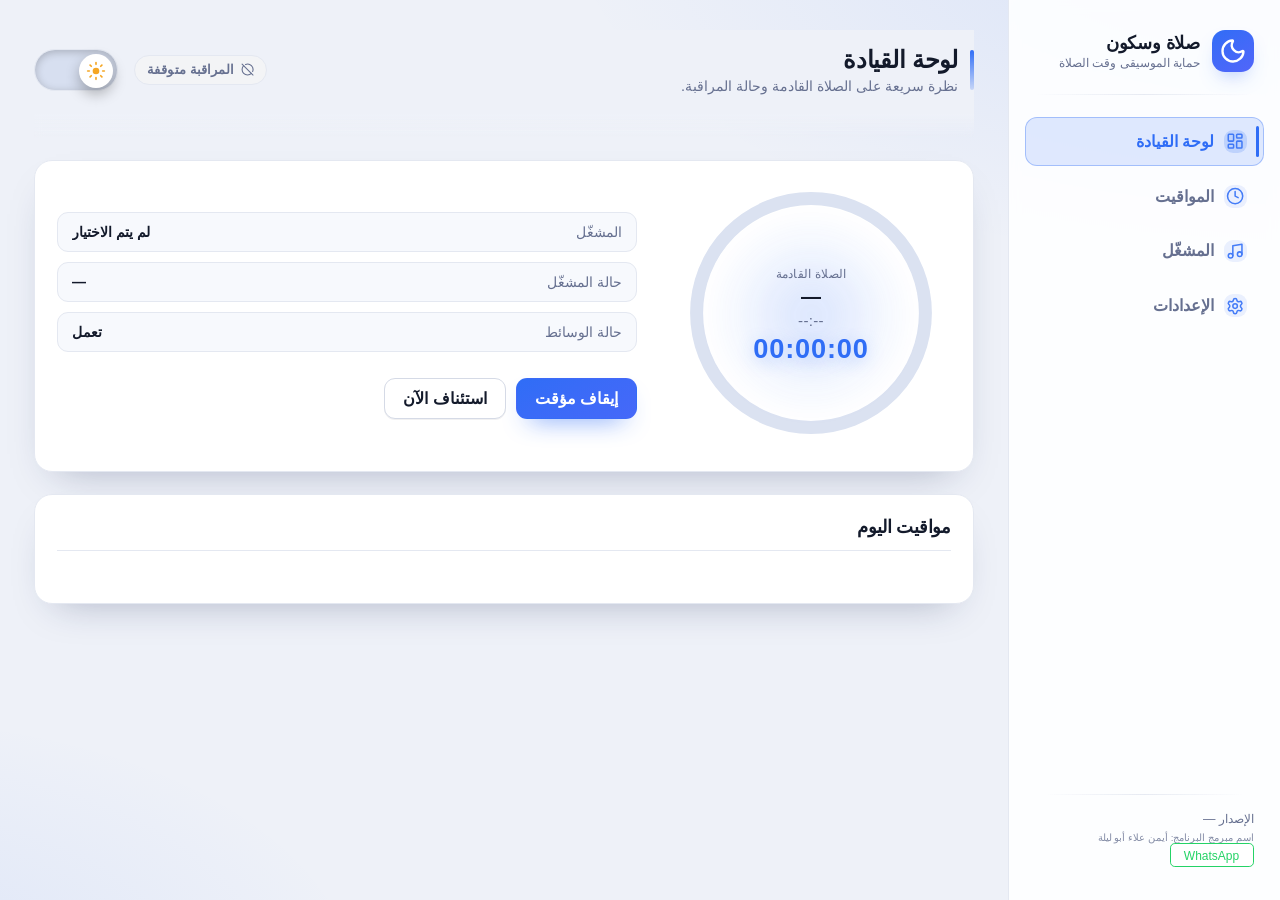
==== webview_app/frontend/index.html @ 9b11e090 "Initial public source of PrayerMusicGuard v1.2.7" ====
<!DOCTYPE html>
<html lang="ar" dir="rtl" data-theme="light">
<head>
  <meta charset="UTF-8" />
  <meta name="viewport" content="width=device-width, initial-scale=1.0" />
  <title>صلاة وسكون</title>
  <link rel="stylesheet" href="css/theme.css" />
  <link rel="stylesheet" href="css/components.css" />
  <link rel="stylesheet" href="css/layout.css" />
  <link rel="stylesheet" href="css/skins.css" />
  <style>
    .dropdown-wrapper { position: relative; flex: 1; min-width: 0; }
    .custom-dropdown { position: absolute; inset-inline-start: 0; inset-inline-end: 0; top: calc(100% + 6px); z-index: 1000; max-height: 320px; overflow: auto; background: var(--surface); border: 1px solid var(--border); border-radius: 12px; box-shadow: 0 10px 30px rgba(0,0,0,.12); padding: 6px; }
    .custom-dropdown.hidden { display: none; }
    .dropdown-item { padding: 8px 10px; border-radius: 8px; cursor: pointer; display: grid; grid-template-rows: auto auto; gap: 2px; color: var(--fg); }
    .dropdown-item:hover, .dropdown-item.is-active { background: var(--surface-alt); }
    .dropdown-item__name { font-weight: 600; font-size: 0.95rem; }
    .dropdown-item__path { font-size: 0.78rem; opacity: 0.7; white-space: nowrap; overflow: hidden; text-overflow: ellipsis; direction: ltr; }
    .dropdown-empty { padding: 12px; text-align: center; opacity: 0.7; font-size: 0.9rem; }
  </style>
</head>
<body>
  <div class="app">
    <aside class="sidebar">
      <div class="sidebar__brand">
        <span class="sidebar__logo"><svg class="icon" viewBox="0 0 24 24" fill="none" stroke="currentColor" stroke-width="2" stroke-linecap="round" stroke-linejoin="round" aria-hidden="true"><path d="M20.985 12.486a9 9 0 1 1-9.473-9.472c.405-.022.617.46.402.803a6 6 0 0 0 8.268 8.268c.344-.215.825-.004.803.401" /></svg></span>
        <div class="sidebar__meta">
          <p class="sidebar__name">صلاة وسكون</p>
          <p class="sidebar__tag">حماية الموسيقى وقت الصلاة</p>
        </div>
      </div>

      <div class="sidebar__divider" aria-hidden="true"></div>

      <nav class="nav" aria-label="التنقل">
        <button class="nav__item is-active" type="button" data-page="dashboard">
          <span class="nav__icon"><svg class="icon" viewBox="0 0 24 24" fill="none" stroke="currentColor" stroke-width="2" stroke-linecap="round" stroke-linejoin="round" aria-hidden="true"><rect width="7" height="9" x="3" y="3" rx="1" /><rect width="7" height="5" x="14" y="3" rx="1" /><rect width="7" height="9" x="14" y="12" rx="1" /><rect width="7" height="5" x="3" y="16" rx="1" /></svg></span><span class="nav__label">لوحة القيادة</span>
        </button>
        <button class="nav__item" type="button" data-page="times">
          <span class="nav__icon"><svg class="icon" viewBox="0 0 24 24" fill="none" stroke="currentColor" stroke-width="2" stroke-linecap="round" stroke-linejoin="round" aria-hidden="true"><path d="M12 6v6l4 2" /><circle cx="12" cy="12" r="10" /></svg></span><span class="nav__label">المواقيت</span>
        </button>
        <button class="nav__item" type="button" data-page="music">
          <span class="nav__icon"><svg class="icon" viewBox="0 0 24 24" fill="none" stroke="currentColor" stroke-width="2" stroke-linecap="round" stroke-linejoin="round" aria-hidden="true"><path d="M9 18V5l12-2v13" /><circle cx="6" cy="18" r="3" /><circle cx="18" cy="16" r="3" /></svg></span><span class="nav__label">المشغّل</span>
        </button>
        <button class="nav__item" type="button" data-page="settings">
          <span class="nav__icon"><svg class="icon" viewBox="0 0 24 24" fill="none" stroke="currentColor" stroke-width="2" stroke-linecap="round" stroke-linejoin="round" aria-hidden="true"><path d="M9.671 4.136a2.34 2.34 0 0 1 4.659 0 2.34 2.34 0 0 0 3.319 1.915 2.34 2.34 0 0 1 2.33 4.033 2.34 2.34 0 0 0 0 3.831 2.34 2.34 0 0 1-2.33 4.033 2.34 2.34 0 0 0-3.319 1.915 2.34 2.34 0 0 1-4.659 0 2.34 2.34 0 0 0-3.32-1.915 2.34 2.34 0 0 1-2.33-4.033 2.34 2.34 0 0 0 0-3.831A2.34 2.34 0 0 1 6.35 6.051a2.34 2.34 0 0 0 3.319-1.915" /><circle cx="12" cy="12" r="3" /></svg></span><span class="nav__label">الإعدادات</span>
        </button>
      </nav>

      <div class="sidebar__footer">
        <div class="sidebar__divider sidebar__divider--footer" aria-hidden="true"></div>
        <span>الإصدار <span id="app-version">—</span></span>
        <div style="margin-top:6px; font-size:0.8em; opacity:0.8;">اسم مبرمج البرنامج: أيمن علاء أبو ليلة</div>
        <a class="uv-wa" href="https://wa.me/201010101182" target="_blank" rel="noopener noreferrer" title="مراسلة المطور عبر واتساب" aria-label="مراسلة المطور عبر واتساب">
          <p>WhatsApp</p>
          <svg viewBox="0 0 24 24" aria-hidden="true">
            <path d="M17.472 14.382c-.297-.149-1.758-.867-2.03-.967-.273-.099-.471-.148-.67.15-.197.297-.767.966-.94 1.164-.173.199-.347.223-.644.075-.297-.15-1.255-.463-2.39-1.475-.883-.788-1.48-1.761-1.653-2.059-.173-.297-.018-.458.13-.606.134-.133.298-.347.446-.52.149-.174.198-.298.298-.497.099-.198.05-.371-.025-.52-.075-.149-.669-1.611-.916-2.207-.242-.579-.487-.5-.669-.51-.173-.008-.371-.01-.57-.01-.198 0-.52.074-.792.372-.272.297-1.04 1.016-1.04 2.479 0 1.462 1.065 2.875 1.213 3.074.149.198 2.096 3.2 5.077 4.487.709.306 1.263.489 1.694.625.712.227 1.36.195 1.872.118.571-.085 1.758-.719 2.006-1.413.248-.694.248-1.289.173-1.413-.074-.124-.272-.198-.57-.347m-5.421 7.403h-.004a9.87 9.87 0 01-5.031-1.378l-.361-.214-3.741.982.998-3.648-.235-.374a9.86 9.86 0 01-1.51-5.26c.001-5.45 4.436-9.884 9.888-9.884 2.64 0 5.122 1.03 6.988 2.898a9.825 9.825 0 012.893 6.994c-.003 5.45-4.437 9.884-9.885 9.884m8.413-18.297A11.815 11.815 0 0012.05 0C5.495 0 .16 5.335.157 11.892c0 2.096.547 4.142 1.588 5.945L.057 24l6.305-1.654a11.882 11.882 0 005.683 1.448h.005c6.554 0 11.89-5.335 11.893-11.893a11.821 11.821 0 00-3.48-8.413z"/>
          </svg>
        </a>
      </div>
    </aside>

    <main class="main">
      <header class="topbar">
        <div class="topbar__titles">
          <span class="topbar__accent" aria-hidden="true"></span>
          <h1 class="topbar__title" id="page-title">لوحة القيادة</h1>
          <p class="topbar__subtitle" id="page-subtitle">نظرة سريعة على الصلاة القادمة وحالة المراقبة.</p>
        </div>
        <div class="topbar__actions">
          <span class="chip chip--off" id="monitor-chip"><span class="chip__icon" aria-hidden="true"><svg class="icon" viewBox="0 0 24 24" fill="none" stroke="currentColor" stroke-width="2" stroke-linecap="round" stroke-linejoin="round"><path d="m2 2 20 20" /><path d="M8.35 2.69A10 10 0 0 1 21.3 15.65" /><path d="M19.08 19.08A10 10 0 1 1 4.92 4.92" /></svg></span><span class="chip__text">المراقبة متوقفة</span></span>
          <label class="theme-switch" for="theme-checkbox" aria-label="تبديل الوضع الداكن">
            <input type="checkbox" id="theme-checkbox" class="theme-switch__input" />
            <span class="theme-switch__track">
              <span class="theme-switch__thumb">
                <svg class="theme-switch__icon theme-switch__icon--sun" viewBox="0 0 24 24" aria-hidden="true">
                  <circle cx="12" cy="12" r="4" />
                  <g stroke-linecap="round">
                    <path d="M12 2v2" />
                    <path d="M12 20v2" />
                    <path d="m4.93 4.93 1.41 1.41" />
                    <path d="m17.66 17.66 1.41 1.41" />
                    <path d="M2 12h2" />
                    <path d="M20 12h2" />
                    <path d="m6.34 17.66-1.41 1.41" />
                    <path d="m19.07 4.93-1.41 1.41" />
                  </g>
                </svg>
                <svg class="theme-switch__icon theme-switch__icon--moon" viewBox="0 0 24 24" aria-hidden="true">
                  <path d="M20.985 12.486a9 9 0 1 1-9.473-9.472c.405-.022.617.46.402.803a6 6 0 0 0 8.268 8.268c.344-.215.825-.004.803.401" />
                </svg>
              </span>
            </span>
          </label>
        </div>
        <div class="topbar__countdown">
          <span class="chip chip--info" id="resume-countdown" style="display:none;"></span>
        </div>
      </header>

      <section class="page is-active" id="page-dashboard">
        <div class="hero card card--hero">
          <div class="ring">
            <svg class="ring__svg" viewBox="0 0 200 200" aria-hidden="true">
              <circle class="ring__track" cx="100" cy="100" r="88" />
              <circle class="ring__progress" id="ring-progress" cx="100" cy="100" r="88" />
            </svg>
            <span class="ring__glow" aria-hidden="true"></span>
            <div class="ring__center">
              <span class="ring__label">الصلاة القادمة</span>
              <span class="ring__name" id="next-prayer-name">—</span>
              <span class="ring__time" id="next-prayer-time">--:--</span>
              <span class="ring__countdown" id="next-prayer-countdown">00:00:00</span>
            </div>
          </div>

          <div class="hero__side">
            <div class="stat stat--player">
              <span class="stat__label">المشغّل</span>
              <span class="stat__value" id="player-line">لم يتم الاختيار</span>
            </div>
            <div class="stat stat--status">
              <span class="stat__label">حالة المشغّل</span>
              <span class="stat__value" id="player-status-line">—</span>
            </div>
            <div class="stat stat--media">
              <span class="stat__label">حالة الوسائط</span>
              <span class="stat__value" id="pause-state">تعمل</span>
            </div>
            <div class="button-row">
              <button class="btn btn--accent" id="btn-pause" type="button">إيقاف مؤقت</button>
              <button class="btn" id="btn-resume" type="button">استئناف الآن</button>
            </div>
          </div>
        </div>

        <div class="card card--today">
          <div class="card__head">
            <h2 class="card__title">مواقيت اليوم</h2>
            <span class="card__meta" id="location-line"></span>
          </div>
<div class="prayer-grid" id="prayer-grid"></div>
            <p class="card__hint" id="dashboard-status"></p>
          </div>
      </section>

      <section class="page" id="page-times">
        <div class="card card--times">
          <div class="card__head">
            <h2 class="card__title">مواقيت الصلاة</h2>
            <span class="card__meta" id="times-location">—</span>
          </div>
          <p class="card__hint">الوقت يُعرض ويُعدّل بنظام 12 ساعة (HH:MM ص/م).</p>
          <div class="field-grid" id="times-editor"></div>
          <div class="button-row">
            <button class="btn btn--accent" id="btn-save-times" type="button"><span class="btn__label">حفظ المواقيت</span><svg class="save-anim" aria-hidden="true" xmlns="http://www.w3.org/2000/svg" width="20" height="20" stroke-linejoin="round" stroke-linecap="round" stroke-width="2" viewBox="0 0 24 24" stroke="currentColor" fill="none"><path d="m19,21H5c-1.1,0-2-.9-2-2V5c0-1.1.9-2,2-2h11l5,5v11c0,1.1-.9,2-2,2Z" stroke-linejoin="round" stroke-linecap="round" data-path="box"></path><path d="M7 3L7 8L15 8" stroke-linejoin="round" stroke-linecap="round" data-path="line-top"></path><path d="M17 20L17 13L7 13L7 20" stroke-linejoin="round" stroke-linecap="round" data-path="line-bottom"></path></svg></button>
            <button class="btn" id="btn-fetch-times" type="button">جلب المواقيت</button>
          </div>
          <p class="card__hint" id="times-status"></p>
        </div>

        <div class="card card--location">
          <div class="card__head">
            <h2 class="card__title">حساب المواقيت والموقع</h2>
          </div>
          <div class="choice-list uv-radio-list">
            <label class="choice"><span class="checkbox-container"><input type="radio" name="location_mode" value="auto" /><span class="checkmark"></span></span> تحديد الموقع تلقائيًا عبر الإنترنت</label>
            <label class="choice"><span class="checkbox-container"><input type="radio" name="location_mode" value="manual" /><span class="checkmark"></span></span> إدخال الموقع يدويًا</label>
          </div>
          <div id="manual-fields" style="display:none;">
            <div class="field-grid">
              <div class="field">
                <span class="field__label">الدولة</span>
                <div class="combobox" id="country-combobox">
                  <input class="combobox__input" id="set-country" type="text" placeholder="اختر الدولة" autocomplete="off" />
                  <button type="button" class="combobox__arrow" aria-label="فتح القائمة"><svg class="icon" viewBox="0 0 24 24" fill="none" stroke="currentColor" stroke-width="2" stroke-linecap="round" stroke-linejoin="round" aria-hidden="true"><path d="m6 9 6 6 6-6" /></svg></button>
                  <div class="combobox__menu is-hidden">
                    <ul class="combobox__list"></ul>
                  </div>
                </div>
              </div>
              <div class="field">
                <span class="field__label">المدينة</span>
                <div class="combobox" id="city-combobox">
                  <input class="combobox__input" id="set-city" type="text" placeholder="اختر الدولة أولًا" autocomplete="off" disabled />
                  <button type="button" class="combobox__arrow" aria-label="فتح القائمة" disabled><svg class="icon" viewBox="0 0 24 24" fill="none" stroke="currentColor" stroke-width="2" stroke-linecap="round" stroke-linejoin="round" aria-hidden="true"><path d="m6 9 6 6 6-6" /></svg></button>
                  <div class="combobox__menu is-hidden">
                    <ul class="combobox__list"></ul>
                  </div>
                </div>
              </div>
            </div>
            </div>
            <div class="button-row">
              <button class="btn btn--accent" id="btn-fetch-location" type="button">جلب المواقيت</button>
            </div>
            <p class="card__hint" id="location-status"></p>
            <p class="card__hint" id="location-resolved" style="display:none;"></p>
          </div>
      </section>

      <section class="page" id="page-music">
        <div class="card card--music">
          <div class="card__head">
            <h2 class="card__title">التحكم بالمشغّل</h2>
          </div>
          <div class="field-grid">
            <div class="field">
              <span class="field__label">مشغّل الموسيقى</span>
              <div class="dropdown-wrapper">
                <div style="display:flex; gap:8px;">
                  <input class="field__input" id="set-music" type="text" dir="ltr" style="flex:1; min-width:0;" autocomplete="off" />
                  <button class="btn" id="btn-dropdown-music" type="button" title="التطبيقات الجارية"><svg class="icon" viewBox="0 0 24 24" fill="none" stroke="currentColor" stroke-width="2" stroke-linecap="round" stroke-linejoin="round" aria-hidden="true"><path d="m6 9 6 6 6-6" /></svg></button>
                  <button class="btn" id="btn-browse-music" type="button">تصفح…</button>
                </div>
                <div id="dropdown-music" class="custom-dropdown hidden" role="listbox" aria-label="التطبيقات الجارية للمشغّل"></div>
              </div>
            </div>
            <div class="field">
              <span class="field__label">برنامج المؤذن (مستثنى)</span>
              <div class="dropdown-wrapper">
                <div style="display:flex; gap:8px;">
                  <input class="field__input" id="set-adhan" type="text" dir="ltr" style="flex:1; min-width:0;" autocomplete="off" />
                  <button class="btn" id="btn-dropdown-adhan" type="button" title="التطبيقات الجارية"><svg class="icon" viewBox="0 0 24 24" fill="none" stroke="currentColor" stroke-width="2" stroke-linecap="round" stroke-linejoin="round" aria-hidden="true"><path d="m6 9 6 6 6-6" /></svg></button>
                  <button class="btn" id="btn-browse-adhan" type="button">تصفح…</button>
                </div>
                <div id="dropdown-adhan" class="custom-dropdown hidden" role="listbox" aria-label="التطبيقات الجارية للمؤذن"></div>
              </div>
            </div>
          </div>

          <fieldset class="fieldset uv-radio-list">
            <legend class="fieldset__legend">طريقة الإيقاف</legend>
            <label class="choice"><span class="checkbox-container"><input type="radio" name="method" value="suspend" /><span class="checkmark"></span></span> إيقاف مباشر للمشغّل (APPCOMMAND)</label>
            <label class="choice"><span class="checkbox-container"><input type="radio" name="method" value="media" /><span class="checkmark"></span></span> زر الوسائط العام (Play/Pause)</label>
          </fieldset>

          <div class="button-row">
            <button class="btn btn--accent" id="btn-pause-2" type="button">إيقاف مؤقت</button>
            <button class="btn" id="btn-resume-2" type="button">استئناف الآن</button>
            <button class="btn" id="btn-save-music" type="button"><span class="btn__label">حفظ إعدادات المشغّل</span><svg class="save-anim" aria-hidden="true" xmlns="http://www.w3.org/2000/svg" width="20" height="20" stroke-linejoin="round" stroke-linecap="round" stroke-width="2" viewBox="0 0 24 24" stroke="currentColor" fill="none"><path d="m19,21H5c-1.1,0-2-.9-2-2V5c0-1.1.9-2,2-2h11l5,5v11c0,1.1-.9,2-2,2Z" stroke-linejoin="round" stroke-linecap="round" data-path="box"></path><path d="M7 3L7 8L15 8" stroke-linejoin="round" stroke-linecap="round" data-path="line-top"></path><path d="M17 20L17 13L7 13L7 20" stroke-linejoin="round" stroke-linecap="round" data-path="line-bottom"></path></svg></button>
          </div>
          <p class="card__hint" id="music-status"></p>
        </div>
      </section>

      <section class="page" id="page-settings">
        <div class="card card--settings">
          <div class="card__head">
            <h2 class="card__title">المراقبة والإعدادات العامة</h2>
          </div>

          <div class="field-grid">
            <label class="field">
              <span class="field__label">مدة الإيقاف (دقائق)</span>
              <input class="field__input" id="set-minutes" type="number" min="1" max="180" />
            </label>
          </div>

          <div class="choice-list uv-choice-list">
            <label class="choice"><span class="container"><input type="checkbox" id="set-enabled" /><span class="checkmark"></span></span> تفعيل المراقبة في الخلفية</label>
            <label class="choice"><span class="container"><input type="checkbox" id="set-announce" /><span class="checkmark"></span></span> تشغيل صوت الأذان عند الصلاة</label>
            <label class="choice"><span class="container"><input type="checkbox" id="set-autostart" /><span class="checkmark"></span></span> التشغيل التلقائي مع بدء ويندوز</label>
          </div>

          <div class="button-row">
            <button class="btn btn--accent" id="btn-save" type="button"><span class="btn__label">حفظ الإعدادات</span><svg class="save-anim" aria-hidden="true" xmlns="http://www.w3.org/2000/svg" width="20" height="20" stroke-linejoin="round" stroke-linecap="round" stroke-width="2" viewBox="0 0 24 24" stroke="currentColor" fill="none"><path d="m19,21H5c-1.1,0-2-.9-2-2V5c0-1.1.9-2,2-2h11l5,5v11c0,1.1-.9,2-2,2Z" stroke-linejoin="round" stroke-linecap="round" data-path="box"></path><path d="M7 3L7 8L15 8" stroke-linejoin="round" stroke-linecap="round" data-path="line-top"></path><path d="M17 20L17 13L7 13L7 20" stroke-linejoin="round" stroke-linecap="round" data-path="line-bottom"></path></svg></button>
            <button class="btn" id="btn-refresh-state" type="button">تحديث الحالة</button>
          </div>
          <p class="card__hint" id="settings-status"></p>
        </div>

        <div class="card card--appearance">
          <div class="card__head">
            <h2 class="card__title">المظهر</h2>
          </div>
          <p class="card__hint">استخدم مفتاح الشمس/القمر في الأعلى للتبديل بين الوضع الفاتح والداكن. يتم الحفظ تلقائيًا.</p>
        </div>
      </section>
    </main>
  </div>

  <script src="js/theme.js"></script>
  <script src="js/app.js"></script>
  <div id="bridge-diag" style="display:none;" aria-hidden="true"></div>
</body>
</html>
---- webview_app/frontend/css/theme.css ----
:root {
  --bg: #f5f5f7;
  --surface: #ffffff;
  --card-bg: #ffffff;
  --surface-alt: #f2f2f7;
  --border: #d1d1d6;
  --border-soft: #e5e5ea;
  --fg: #000000;
  --muted: #6d6d70;
  --accent: #0078d4;
  --accent-hover: #106ebe;
  --accent-text: #ffffff;
  --success: #10b981;
  --warning: #ffb800;
  --error: #c42b1c;
  --ring-track: #d1d1d6;
  --shadow: 0 12px 32px rgba(24, 36, 72, 0.12);
  --track-bg: #dfe4f2;
  --thumb-bg: #ffffff;
  --icon-sun: #f5a623;
  --icon-moon: #6b7bd6;
  --radius-card: 16px;
  --radius-ctrl: 10px;
  --transition-theme: 420ms cubic-bezier(0.4, 0, 0.2, 1);
}

html[data-theme="dark"] {
  --bg: #202024;
  --surface: #29292d;
  --card-bg: #29292d;
  --surface-alt: #2d2d30;
  --border: #3d3d42;
  --border-soft: #323236;
  --fg: #ffffff;
  --muted: #a0a0a0;
  --accent: #4a90e2;
  --accent-hover: #6bb0ff;
  --accent-text: #000000;
  --success: #3fdb9b;
  --warning: #ffc000;
  --error: #e7453f;
  --ring-track: #3d3d42;
  --shadow: 0 12px 32px rgba(0, 0, 0, 0.45);
  --track-bg: #232c44;
  --thumb-bg: #202024;
}

* {
  box-sizing: border-box;
}

html,
body {
  margin: 0;
  padding: 0;
  min-height: 100%;
}

body {
  font-family: "Segoe UI", Tahoma, "Noto Naskh Arabic", sans-serif;
  background: var(--bg);
  color: var(--fg);
  transition: background-color var(--transition-theme), color var(--transition-theme);
  -webkit-font-smoothing: antialiased;
}

::selection {
  background: var(--accent);
  color: var(--accent-text);
}
---- webview_app/frontend/css/components.css ----
.app {
  display: grid;
  grid-template-columns: 264px 1fr;
  min-height: 100vh;
}

/* Icon utility — plain-CSS port of Park UI's Icon recipe
   (github.com/chakra-ui/park-ui). Park UI's recipe is:
     color: currentcolor; display: inline-block; flex-shrink: 0;
     vertical-align: middle; line-height: 1em
   with a token boxSize scale (3 / 4 / 4.5 / 5 / 5.5 / 6).
   This app has no Panda tokens, so the scale is expressed in em relative
   to each icon's own context font-size, which keeps every icon anchored to
   the same em-based scale the rest of the controls already use (see the
   .uv-wa button for the same pattern). That makes icons inherit theme text
   color via currentColor and mirror under dir="rtl" for free.
   Scope: opt-in via class="icon" on inline Lucide-style SVGs only.
   Every selector below is prefixed with .icon so the frozen UI
   (.uv-wa, .card__hint, .uv-choice-list, radios, alerts) is untouched. */
.icon {
  display: inline-block;
  flex-shrink: 0;
  color: currentColor;
  line-height: 1em;
  width: 1em;
  height: 1em;
  vertical-align: middle;
}

.sidebar__logo .icon {
  width: 1.4em;
  height: 1.4em;
}

.nav__icon .icon {
  width: 1.2em;
  height: 1.2em;
}

.combobox__arrow .icon,
#btn-dropdown-music .icon,
#btn-dropdown-adhan .icon {
  width: 1.15em;
  height: 1.15em;
}

.chip .icon {
  width: 1em;
  height: 1em;
}

.sidebar {
  background: var(--surface);
  border-inline-end: 1px solid var(--border-soft);
  padding: 24px 18px;
  display: flex;
  flex-direction: column;
  gap: 24px;
  transition: background-color var(--transition-theme), border-color var(--transition-theme);
}

.sidebar__brand {
  display: flex;
  align-items: center;
  gap: 12px;
}

.sidebar__logo {
  font-size: 1.8rem;
  color: var(--accent);
  line-height: 1;
}

.sidebar__name {
  margin: 0;
  font-size: 1.1rem;
  font-weight: 700;
}

.sidebar__tag {
  margin: 2px 0 0;
  font-size: 0.75rem;
  color: var(--muted);
}

.nav {
  display: flex;
  flex-direction: column;
  gap: 6px;
}

.nav__item {
  appearance: none;
  border: 1px solid transparent;
  background: transparent;
  color: var(--fg);
  border-radius: var(--radius-ctrl);
  padding: 11px 14px;
  font: inherit;
  font-weight: 600;
  text-align: start;
  display: flex;
  align-items: center;
  gap: 10px;
  cursor: pointer;
  transition: background-color 200ms ease, color 200ms ease, border-color 200ms ease;
}

.nav__item:hover {
  background: color-mix(in srgb, var(--accent) 8%, transparent);
}

.nav__item:active {
  background: color-mix(in srgb, var(--accent) 14%, transparent);
}

.nav__item.is-active {
  background: var(--accent);
  color: var(--accent-text);
}

.nav__item:focus-visible {
  outline: none;
  box-shadow: var(--focus-ring-outside);
}

.nav__icon {
  font-size: 1rem;
  width: 1.2em;
  text-align: center;
}

.sidebar__footer {
  margin-top: auto;
  font-size: 0.78rem;
  color: var(--muted);
}

.main {
  padding: 26px 30px 48px;
  min-width: 0;
}

.topbar {
  display: flex;
  align-items: center;
  justify-content: space-between;
  gap: 20px;
  margin-bottom: 24px;
  flex-wrap: wrap;
}

.topbar__title {
  margin: 0;
  font-size: 1.5rem;
  font-weight: 700;
}

.topbar__subtitle {
  margin: 4px 0 0;
  color: var(--muted);
  font-size: 0.9rem;
}

.topbar__actions {
  display: flex;
  align-items: center;
  gap: 16px;
  order: 1;
}

.topbar__countdown {
  width: 100%;
  margin-top: 8px;
  order: 2;
}

.searchable {
  position: relative;
}
.searchable__list {
  position: absolute;
  top: 100%;
  left: 0;
  right: 0;
  max-height: 320px;
  overflow: auto;
  margin: 4px 0 0 0;
  padding: 0;
  list-style: none;
  background: var(--card-bg);
  border: 1px solid var(--border);
  border-radius: 12px;
  z-index: 1000;
}
.searchable__list li {
  padding: 8px 12px;
  cursor: pointer;
  text-align: right;
  color: var(--text);
}
.searchable__list li:hover,
.searchable__list li.is-active {
  background: var(--accent-soft);
}
.searchable__list.is-hidden {
  display: none;
}

.combobox {
  position: relative;
  width: 100%;
}
.combobox__input {
  width: 100%;
  box-sizing: border-box;
  padding: 12px 44px 12px 14px;
  background: var(--card-bg);
  border: 2px solid var(--border);
  border-radius: 12px;
  color: var(--text);
  outline: none;
  font-size: 0.95rem;
  transition: border-color 0.2s, box-shadow 0.2s;
}
.combobox__input:focus {
  border-color: var(--accent);
  box-shadow: 0 0 0 3px color-mix(in srgb, var(--accent) 20%, transparent);
}
.combobox__arrow {
  position: absolute;
  top: 50%;
  right: 10px;
  transform: translateY(-50%);
  background: transparent;
  border: none;
  color: var(--muted);
  cursor: pointer;
  /* Compact icon control (Park UI IconButton, xs): square hit area, no
     padding, icon centered by flex. font-size stays 0.9em so the Lucide
     chevron keeps its 1.15em box from the .icon scale. */
  width: 32px;
  height: 32px;
  padding: 0;
  font-size: 0.9em;
  display: inline-flex;
  align-items: center;
  justify-content: center;
  border-radius: 8px;
  transition: background-color 160ms ease, color 160ms ease;
}
.combobox__arrow:hover {
  color: var(--accent);
  background: color-mix(in srgb, var(--accent) 10%, transparent);
}
.combobox__arrow:active {
  background: color-mix(in srgb, var(--accent) 18%, transparent);
}
.combobox__arrow:disabled {
  opacity: 0.5;
  cursor: not-allowed;
}
.combobox__arrow:disabled:hover {
  background: transparent;
  color: var(--muted);
}
.combobox__menu {
  position: absolute;
  top: calc(100% + 6px);
  left: 0;
  right: 0;
  background: var(--card-bg);
  border: 1px solid var(--border);
  border-radius: 12px;
  max-height: 320px;
  overflow: auto;
  z-index: 1000;
  box-shadow: 0 8px 24px rgba(0,0,0,0.25);
}
.combobox__menu.is-hidden {
  display: none;
}
.combobox__list {
  margin: 0;
  padding: 0;
  list-style: none;
}
.combobox__list li {
  padding: 8px 12px;
  cursor: pointer;
  text-align: right;
  color: var(--text);
}
.combobox__list li:hover,
.combobox__list li.is-active {
  background: var(--accent-soft);
}

/* Status chip — Park UI Badge pattern: compact inline-flex pill with a
   balanced icon + label pair. Park UI's Badge is inline-flex, center, gap 1
   (4px) with a full pill radius; here the gap is 6px so the Lucide icon
   (1em) and the Arabic label keep optical balance at 0.82rem. The icon and
   text live in dedicated spans (.chip__icon / .chip__text) so the monitor
   logic can rebuild either without touching structure. */
.chip {
  display: inline-flex;
  align-items: center;
  gap: 6px;
  padding: 6px 12px;
  border-radius: 999px;
  font-size: 0.82rem;
  font-weight: 600;
  border: 1px solid var(--border);
  line-height: 1.2;
  white-space: nowrap;
}

.chip__icon {
  display: inline-flex;
  align-items: center;
  justify-content: center;
  flex: none;
}

.chip__text {
  white-space: nowrap;
}

.chip--on {
  color: var(--success);
  border-color: var(--success);
}

.chip--off {
  color: var(--muted);
}

.dropdown {
  position: relative;
  width: 100%;
}
.dropdown__trigger {
  width: 100%;
  display: flex;
  align-items: center;
  justify-content: space-between;
  padding: 8px 12px;
  background: var(--card-bg);
  border: 1px solid var(--border);
  border-radius: 8px;
  cursor: pointer;
  text-align: right;
}
.dropdown__trigger:disabled {
  opacity: 0.6;
  cursor: not-allowed;
}
.dropdown__value {
  flex: 1;
  text-align: right;
}
.dropdown__arrow {
  margin-left: 8px;
  font-size: 0.8em;
}
.dropdown__menu {
  position: absolute;
  top: calc(100% + 4px);
  left: 0;
  right: 0;
  background: var(--card-bg);
  border: 1px solid var(--border);
  border-radius: 8px;
  max-height: 300px;
  overflow: hidden;
  z-index: 100;
  box-shadow: 0 4px 12px rgba(0,0,0,0.15);
}
.dropdown__menu.is-hidden {
  display: none;
}
.dropdown__search {
  width: 100%;
  box-sizing: border-box;
  padding: 8px 12px;
  border: none;
  border-bottom: 1px solid var(--border);
  background: var(--card-bg);
  outline: none;
}
.dropdown__list {
  margin: 0;
  padding: 0;
  list-style: none;
  max-height: 240px;
  overflow: auto;
}
.dropdown__list li {
  padding: 8px 12px;
  cursor: pointer;
  text-align: right;
}
.dropdown__list li:hover,
.dropdown__list li.is-active {
  background: var(--accent-soft);
}

.page {
  display: none;
}

.page.is-active {
  display: block;
  animation: fade-in 220ms ease;
}

@keyframes fade-in {
  from {
    opacity: 0;
    transform: translateY(6px);
  }
  to {
    opacity: 1;
    transform: none;
  }
}

.card {
  background: var(--surface);
  border: 1px solid var(--border-soft);
  border-radius: var(--radius-card);
  padding: 22px;
  box-shadow: var(--shadow);
  margin-bottom: 20px;
  transition: background-color var(--transition-theme), border-color var(--transition-theme);
}

.card__head {
  display: flex;
  align-items: center;
  justify-content: space-between;
  gap: 12px;
  flex-wrap: wrap;
  margin-bottom: 14px;
}

.card__title {
  margin: 0;
  font-size: 1.1rem;
  font-weight: 700;
}

.card__meta {
  font-size: 0.82rem;
  color: var(--muted);
}

.card__hint {
  margin: 12px 0 0;
  font-size: 0.85rem;
  color: var(--muted);
  max-width: 100%;
  overflow-wrap: break-word;
  word-break: normal;
  overflow: hidden;
}

.card__hint.is-success,
.card__hint.is-warning,
.card__hint.is-error,
.card__hint.is-info {
  display: flex;
  align-items: center;
  padding: 8px 10px;
  border-radius: var(--radius-ctrl, 8px);
  border: 1px solid;
  border-inline-start: 4px solid;
  font-weight: 600;
  font-size: 0.82rem;
  line-height: 1.4;
  color: var(--fg);
  transition: background-color 300ms ease-in-out, transform 300ms ease-in-out,
              border-color 300ms ease-in-out;
  will-change: transform;
}

.card__hint.is-success::before,
.card__hint.is-warning::before,
.card__hint.is-error::before,
.card__hint.is-info::before {
  content: "";
  flex: 0 0 auto;
  width: 1.15em;
  height: 1.15em;
  margin-inline-end: 8px;
  background-color: currentColor;
  -webkit-mask: url("data:image/svg+xml,%3Csvg xmlns='http://www.w3.org/2000/svg' viewBox='0 0 24 24' fill='none' stroke='black' stroke-width='2' stroke-linecap='round' stroke-linejoin='round'%3E%3Cpath d='M13 16h-1v-4h1m0-4h.01M21 12a9 9 0 11-18 0 9 9 0 0118 0z'/%3E%3C/svg%3E") center / contain no-repeat;
  mask: url("data:image/svg+xml,%3Csvg xmlns='http://www.w3.org/2000/svg' viewBox='0 0 24 24' fill='none' stroke='black' stroke-width='2' stroke-linecap='round' stroke-linejoin='round'%3E%3Cpath d='M13 16h-1v-4h1m0-4h.01M21 12a9 9 0 11-18 0 9 9 0 0118 0z'/%3E%3C/svg%3E") center / contain no-repeat;
}

.card__hint.is-success { border-color: color-mix(in srgb, var(--success) 55%, transparent); border-inline-start-color: var(--success); background: color-mix(in srgb, var(--success) 14%, transparent); color: color-mix(in srgb, var(--success) 78%, var(--fg)); }
.card__hint.is-warning { border-color: color-mix(in srgb, var(--warning) 55%, transparent); border-inline-start-color: var(--warning); background: color-mix(in srgb, var(--warning) 16%, transparent); color: color-mix(in srgb, var(--warning) 82%, var(--fg)); }
.card__hint.is-error   { border-color: color-mix(in srgb, var(--error) 55%, transparent);   border-inline-start-color: var(--error);   background: color-mix(in srgb, var(--error) 13%, transparent);   color: color-mix(in srgb, var(--error) 78%, var(--fg)); }
.card__hint.is-info    { border-color: color-mix(in srgb, var(--accent) 55%, transparent);  border-inline-start-color: var(--accent);  background: color-mix(in srgb, var(--accent) 13%, transparent);  color: color-mix(in srgb, var(--accent) 78%, var(--fg)); }

.card__hint.is-success:hover { background: color-mix(in srgb, var(--success) 24%, transparent); transform: scale(1.05); }
.card__hint.is-warning:hover { background: color-mix(in srgb, var(--warning) 26%, transparent); transform: scale(1.05); }
.card__hint.is-error:hover   { background: color-mix(in srgb, var(--error) 23%, transparent);   transform: scale(1.05); }
.card__hint.is-info:hover    { background: color-mix(in srgb, var(--accent) 23%, transparent);  transform: scale(1.05); }

.hero {
  display: grid;
  grid-template-columns: minmax(200px, 260px) 1fr;
  gap: 28px;
  align-items: center;
}

.ring {
  position: relative;
  width: 100%;
  max-width: 260px;
  margin: 0 auto;
  aspect-ratio: 1 / 1;
}

.ring__svg {
  width: 100%;
  height: 100%;
  transform: rotate(-90deg);
}

.ring__track {
  fill: none;
  stroke: var(--ring-track);
  stroke-width: 10;
}

.ring__progress {
  fill: none;
  stroke: var(--accent);
  stroke-width: 10;
  stroke-linecap: round;
  stroke-dasharray: 552.92;
  stroke-dashoffset: 552.92;
  transition: stroke-dashoffset 600ms ease;
}

.ring__center {
  position: absolute;
  inset: 0;
  display: flex;
  flex-direction: column;
  align-items: center;
  justify-content: center;
  gap: 4px;
  text-align: center;
  padding: 12%;
}

.ring__label {
  font-size: 0.78rem;
  color: var(--muted);
}

.ring__name {
  font-size: 1.25rem;
  font-weight: 700;
}

.ring__time {
  font-size: 0.95rem;
  color: var(--muted);
  font-variant-numeric: tabular-nums;
}

.ring__countdown {
  font-size: 1.7rem;
  font-weight: 700;
  font-variant-numeric: tabular-nums;
  color: var(--accent);
  letter-spacing: 0.03em;
}

.hero__side {
  display: flex;
  flex-direction: column;
  gap: 12px;
}

.stat {
  display: flex;
  align-items: center;
  justify-content: space-between;
  gap: 12px;
  padding: 11px 14px;
  background: var(--surface-alt);
  border: 1px solid var(--border-soft);
  border-radius: var(--radius-ctrl);
  min-width: 0;
  width: 100%;
}

.stat__label {
  font-size: 0.85rem;
  color: var(--muted);
  flex-shrink: 0;
  white-space: nowrap;
}

.stat__value {
  font-size: 0.9rem;
  font-weight: 600;
  text-align: end;
  max-width: 100%;
  min-width: 0;
  flex-shrink: 1;
  overflow: hidden;
  text-overflow: ellipsis;
  white-space: nowrap;
  overflow-wrap: break-word;
  word-break: break-all;
}

.prayer-grid {
  display: grid;
  grid-template-columns: repeat(auto-fit, minmax(130px, 1fr));
  gap: 12px;
}

.prayer-card {
  background: var(--surface-alt);
  border: 1px solid var(--border-soft);
  border-radius: 14px;
  padding: 16px 12px;
  display: flex;
  flex-direction: column;
  align-items: center;
  gap: 6px;
  transition: background-color var(--transition-theme), border-color var(--transition-theme),
    transform 200ms ease;
}

.prayer-card--current {
  border-color: var(--accent);
}

.prayer-card--next {
  background: var(--accent);
  border-color: var(--accent);
  transform: translateY(-2px);
}

.prayer-card--next .prayer-card__name,
.prayer-card--next .prayer-card__time,
.prayer-card--next .prayer-card__tag {
  color: var(--accent-text);
}

.prayer-card__name {
  font-size: 0.95rem;
  font-weight: 600;
}

.prayer-card__time {
  font-size: 1.15rem;
  font-weight: 700;
  font-variant-numeric: tabular-nums;
}

.prayer-card__tag {
  font-size: 0.72rem;
  min-height: 1em;
  color: var(--muted);
}

.button-row {
  display: flex;
  flex-wrap: wrap;
  gap: 10px;
  margin-top: 8px;
}

/* Button — plain-CSS port of Park UI's Button recipe
   (github.com/chakra-ui/park-ui, packages/preset/src/recipes/button.ts).
   The recipe's base is: inline-flex, items centered, justify centered,
   font-weight semibold, a consistent gap for icon+label, white-space nowrap,
   appearance none, and a colors transition (background-color, border-color,
   color, box-shadow). This keeps the project's existing padding (10px 18px),
   --radius-ctrl and 40px min-height so no .button-row grid reflows; the
   em-anchored control scale is unchanged. States (hover/active/disabled)
   live in skins.css and use only existing theme tokens. */
.btn {
  appearance: none;
  border: 1px solid var(--border);
  background: var(--surface);
  color: var(--fg);
  border-radius: var(--radius-ctrl);
  padding: 10px 18px;
  font: inherit;
  font-weight: 600;
  cursor: pointer;
  white-space: nowrap;
  user-select: none;
  transition: background-color 200ms ease, border-color 200ms ease,
              color 200ms ease, box-shadow 200ms ease, opacity 200ms ease;
}

.btn:hover {
  border-color: var(--accent);
}

/* Park UI focusVisibleRing 'outside': box-shadow ring, not an outline, so it
   never clips to the control's content and stays visible on both themes. */
.btn:focus-visible {
  outline: none;
  box-shadow: var(--focus-ring-outside);
}

.btn--accent {
  background: var(--accent);
  border-color: var(--accent);
  color: var(--accent-text);
}

.btn--accent:hover {
  background: var(--accent-hover);
}

.btn--accent:active {
  background: var(--accent);
}

.btn:active {
  border-color: var(--accent);
}

/* Compact IconButton (Park UI IconButton = Button with px:0/py:0 and a
   square box) for the two icon-only dropdown triggers. Fixed 40px height
   keeps a square hit area; align-self centers it against the 40px+ text
   buttons and inputs in the same flex row. */
#btn-dropdown-music,
#btn-dropdown-adhan {
  padding: 0;
  width: 40px;
  height: 40px;
  min-width: 40px;
  flex: none;
  align-self: center;
}

.field-grid {
  display: grid;
  grid-template-columns: repeat(auto-fit, minmax(200px, 1fr));
  gap: 14px;
}

.field {
  display: flex;
  flex-direction: column;
  gap: 6px;
}

.field__label {
  font-size: 0.85rem;
  color: var(--muted);
}

.field__input {
  border: 1px solid var(--border);
  background: var(--bg);
  color: var(--fg);
  border-radius: var(--radius-ctrl);
  padding: 9px 12px;
  font: inherit;
  font-variant-numeric: tabular-nums;
}

.field__input:focus-visible {
  outline: 2px solid var(--accent);
  outline-offset: 1px;
}

.fieldset {
  border: 1px solid var(--border-soft);
  border-radius: 12px;
  padding: 12px 16px 14px;
  margin: 16px 0;
}

.fieldset__legend {
  padding: 0 6px;
  font-size: 0.85rem;
  color: var(--muted);
}

.choice-list {
  display: flex;
  flex-direction: column;
  gap: 10px;
  margin: 14px 0;
}

.choice {
  display: flex;
  align-items: center;
  gap: 8px;
  font-size: 0.92rem;
  cursor: pointer;
}

/* Uiverse checkbox — Uiverse.io by SelfMadeSystem.
   Scoped to .uv-choice-list (Settings only) so radios and other .choice
   controls keep their native styling. Colors adapted to PMG theme tokens;
   shape, checkmark geometry and transitions are the original ones.
   font-size:13px keeps the 1.3em box at the former 17px native footprint. */
.uv-choice-list .container {
  display: block;
  position: relative;
  cursor: pointer;
  font-size: 13px;
  user-select: none;
  -webkit-tap-highlight-color: transparent;
  flex: none;
}

/* Hide the default checkbox */
.uv-choice-list .container input {
  display: none;
}

/* Create a custom checkbox.
   display:inline-block is required: .checkmark is a <span> and would otherwise
   stay display:inline, where width/height do not apply, collapsing the box to
   0x0 so the accent background and the rotated checkmark never paint
   (Phase 20.36 root cause). inline-block blockifies it while keeping it on the
   label's text baseline, so the 1.3em box and the ::after checkmark render. */
.uv-choice-list .checkmark {
  display: inline-block;
  position: relative;
  top: 0;
  left: 0;
  height: 1.3em;
  width: 1.3em;
  background-color: transparent;
  border-radius: 0.25em;
  transition: all 0.25s;
}

/* When the checkbox is checked, add an accent background */
.uv-choice-list .container input:checked ~ .checkmark {
  background-color: var(--accent);
}

/* Create the checkmark/indicator (hidden when not checked) */
.uv-choice-list .checkmark:after {
  content: "";
  position: absolute;
  transform: rotate(0deg);
  border: 0.1em solid var(--border);
  left: 0;
  top: 0;
  width: 1.05em;
  height: 1.05em;
  border-radius: 0.25em;
  transition: all 0.25s, border-width 0.1s;
}

/* Show the checkmark when checked */
.uv-choice-list .container input:checked ~ .checkmark:after {
  left: 0.45em;
  top: 0.25em;
  width: 0.25em;
  height: 0.5em;
  border-color: #fff0 var(--accent-text) var(--accent-text) #fff0;
  border-width: 0 0.15em 0.15em 0;
  border-radius: 0em;
  transform: rotate(45deg);
}

/* Uiverse radio — Uiverse.io by Ahmedosman980.
   Scoped to .uv-radio-list (the 4 target radios only: location_mode auto/manual
   and method suspend/media) so the Phase 20.31 checkboxes (.uv-choice-list)
   and every other .choice control keep their existing styling.
   Colors adapted to PMG theme tokens; shape, inner dot, shadow geometry and
   transitions are the original ones. */
.uv-radio-list .checkbox-container {
  display: inline-block;
  position: relative;
  width: 34px;
  height: 34px;
  cursor: pointer;
  user-select: none;
  flex: none;
}

.uv-radio-list .checkbox-container input {
  position: absolute;
  opacity: 0;
  cursor: pointer;
}

.uv-radio-list .checkmark {
  position: absolute;
  top: 0;
  left: 0;
  width: 100%;
  height: 100%;
  background-color: var(--surface-alt);
  border-radius: 50%;
  box-shadow:
    0 4px 8px color-mix(in srgb, var(--fg) 20%, transparent),
    inset 0 4px 6px rgba(255, 255, 255, 0.5);
  transition:
    background-color 0.3s ease,
    box-shadow 0.3s ease;
}

.uv-radio-list .checkbox-container input:checked ~ .checkmark {
  background-color: var(--accent);
  box-shadow:
    inset 0 6px 12px color-mix(in srgb, var(--fg) 20%, transparent),
    0 4px 8px color-mix(in srgb, var(--fg) 10%, transparent);
}

.uv-radio-list .checkbox-container input:checked ~ .checkmark:after {
  display: block;
}

.uv-radio-list .checkmark:after {
  content: "";
  position: absolute;
  display: none;
  top: 50%;
  left: 50%;
  width: 9px;
  height: 9px;
  background-color: var(--accent-text);
  border-radius: 50%;
  transform: translate(-50%, -50%) scale(0);
  transition: transform 0.3s ease;
}

.uv-radio-list .checkbox-container input:checked ~ .checkmark:after {
  transform: translate(-50%, -50%) scale(1);
}

/* Uiverse WhatsApp button — Uiverse.io by alshahwan.
   Scoped to .uv-wa only; every selector below is prefixed so no other
   button, <p> or <svg> in the app is affected.
   Adapted from the provided design:
     - background #fff -> var(--surface) so it does not glare in dark theme
       (identical to #ffffff in light, so light is unchanged);
     - physical left/right -> logical inset-inline-* so the composition
       mirrors correctly under dir="rtl";
     - brand green #25D366 is retained as the button's own token;
      - font-size is the single scale anchor: the reference 17px made the
        6.2em x 2em button render 105 x 34px, which overwhelmed the narrow
        sidebar footer. 12px anchors it to the footer's own 0.78rem text
        scale (74.4 x 24px) with every em-based offset, transition and hover
        step preserved at identical proportion.
      - width 6.2em -> 7em: at 12px the "WhatsApp" glyphs hint slightly
        wider than at 17px (4.59em vs 4.28em), so the content stack
        (0.5em pad + 4.59em label + 1em icon + 0.5em pad = 6.59em) no
        longer fit the original 6.2em box and the fading SVG painted over
        the label's first glyphs by 6.72px on hover. 7em (84px) restores
        ~2.9px clearance while keeping the button compact in the footer.
    Shape, hover animation, transitions and SVG behavior are the original ones. */
.uv-wa {
  --wa: #25D366;
  display: inline-block;
  background-color: var(--surface);
  border: 1px solid var(--wa);
  padding: 5px;
  position: relative;
  width: 7em;
  height: 2em;
  transition: 0.5s;
  font-size: 12px;
  border-radius: 0.4em;
  text-decoration: none;
  cursor: pointer;
  flex: none;
}

.uv-wa p {
  position: absolute;
  top: 0.4em;
  inset-inline-start: 1.15em;
  margin: 0;
  padding: 0;
  transition: .5s;
  color: var(--wa);
}

.uv-wa svg {
  position: absolute;
  top: 0.45em;
  inset-inline-end: 0.5em;
  margin: 0;
  padding: 0;
  opacity: 0;
  transition: 0.5s;
  height: 1em;
  fill: #fff;
}

.uv-wa:hover p {
  inset-inline-start: 0.5em;
  color: #fff;
}

.uv-wa:hover svg {
  opacity: 1;
}

.uv-wa:hover {
  background-color: var(--wa);
}

.uv-wa:focus-visible {
  outline: 2px solid var(--accent);
  outline-offset: 2px;
}

.theme-switch {
  --switch-w: 84px;
  --switch-h: 42px;
  --thumb-size: 34px;
  display: block;
  width: var(--switch-w);
  height: var(--switch-h);
  cursor: pointer;
  position: relative;
  flex: none;
}

.theme-switch__input {
  position: absolute;
  opacity: 0;
  width: 0;
  height: 0;
  pointer-events: none;
}

.theme-switch__track {
  display: block;
  width: 100%;
  height: 100%;
  background: var(--track-bg);
  border-radius: 999px;
  position: relative;
  transition: background-color var(--transition-theme);
  box-shadow: inset 0 2px 6px rgba(0, 0, 0, 0.18);
}

.theme-switch__thumb {
  position: absolute;
  top: 4px;
  right: 4px;
  width: var(--thumb-size);
  height: var(--thumb-size);
  border-radius: 50%;
  background: var(--thumb-bg);
  box-shadow: 0 4px 10px rgba(0, 0, 0, 0.25);
  display: flex;
  align-items: center;
  justify-content: center;
  transition: transform var(--transition-theme), background-color var(--transition-theme);
}

html[dir="rtl"] .theme-switch__thumb {
  right: 4px;
  left: auto;
}

.theme-switch__input:checked ~ .theme-switch__track .theme-switch__thumb {
  transform: translateX(calc(-1 * (var(--switch-w) - var(--thumb-size) - 8px)));
}

.theme-switch__input:checked ~ .theme-switch__track {
  background: var(--accent);
}

.theme-switch__icon {
  position: absolute;
  width: 20px;
  height: 20px;
  transition: opacity 260ms ease, transform 260ms ease;
}

.theme-switch__icon--sun {
  fill: var(--icon-sun);
  stroke: var(--icon-sun);
  stroke-width: 2;
  opacity: 1;
  transform: rotate(0deg) scale(1);
}

.theme-switch__icon--sun circle {
  stroke: none;
}

.theme-switch__icon--moon {
  fill: var(--icon-moon);
  opacity: 0;
  transform: rotate(-90deg) scale(0.5);
}

.theme-switch__input:checked ~ .theme-switch__track .theme-switch__icon--sun {
  opacity: 0;
  transform: rotate(90deg) scale(0.5);
}

.theme-switch__input:checked ~ .theme-switch__track .theme-switch__icon--moon {
  opacity: 1;
  transform: rotate(0deg) scale(1);
}

.theme-switch__input:focus-visible ~ .theme-switch__track {
  outline: 2px solid var(--accent);
  outline-offset: 3px;
}

@media (max-width: 820px) {
  .app {
    grid-template-columns: 1fr;
  }

  .sidebar {
    flex-direction: column;
    border-inline-end: none;
    border-bottom: 1px solid var(--border-soft);
    padding: 16px;
    gap: 14px;
  }

  .nav {
    flex-direction: row;
    flex-wrap: wrap;
  }

  .nav__item {
    flex: 1 1 auto;
    justify-content: center;
  }

  .sidebar__footer {
    display: none;
  }

  .main {
    padding: 18px 16px 36px;
  }

  .hero {
    grid-template-columns: 1fr;
  }

  .ring {
    max-width: 220px;
  }
}
---- webview_app/frontend/css/layout.css ----
:root {
  --shell-max-width: 1200px;
  --sidebar-width: 272px;
  --gutter: 26px;
  --gutter-lg: 34px;
  --space-1: 6px;
  --space-2: 10px;
  --space-3: 16px;
  --space-4: 22px;
  --space-5: 30px;
  --focus-ring: 0 0 0 3px color-mix(in srgb, var(--accent) 35%, transparent);
  /* Park UI 'outside' focusVisibleRing: an inner 2px surface-colored ring
     (which reads as a gap against any background) plus an outer 4px accent
     ring. Painted with box-shadow so it follows border-radius and never
     overlaps the control's own content the way an outline can. */
  --focus-ring-outside: 0 0 0 2px var(--surface), 0 0 0 4px var(--accent);
}

.app {
  grid-template-columns: var(--sidebar-width) minmax(0, 1fr);
  min-height: 100vh;
}

.sidebar {
  position: sticky;
  top: 0;
  align-self: start;
  height: 100vh;
  overflow-y: auto;
  padding: var(--space-5) var(--space-3);
  gap: var(--space-4);
  backdrop-filter: saturate(160%) blur(6px);
}

.sidebar__brand {
  display: flex;
  align-items: center;
  gap: 12px;
  padding-inline: var(--space-2);
}

.sidebar__meta {
  display: flex;
  flex-direction: column;
  min-width: 0;
}

.sidebar__divider {
  height: 1px;
  margin-inline: var(--space-2);
  background: linear-gradient(to left, transparent, var(--border-soft), transparent);
  flex: none;
}

.sidebar__divider--footer {
  margin-bottom: var(--space-3);
}

.nav {
  gap: var(--space-1);
}

.nav__item {
  position: relative;
  isolation: isolate;
  padding: 12px 16px;
  border-radius: 12px;
}

.nav__label {
  min-width: 0;
  overflow: hidden;
  text-overflow: ellipsis;
  white-space: nowrap;
}

.nav__item::before {
  content: "";
  position: absolute;
  inset-block: 8px;
  inset-inline-start: 4px;
  width: 3px;
  border-radius: 999px;
  background: var(--accent);
  opacity: 0;
  transform: scaleY(0.4);
  transition: opacity 200ms ease, transform 200ms ease;
  z-index: -1;
}

.nav__item.is-active::before {
  opacity: 1;
  transform: scaleY(1);
}

.sidebar__footer {
  margin-top: auto;
  padding-inline: var(--space-2);
}

.main {
  width: 100%;
  max-width: var(--shell-max-width);
  margin-inline: auto;
  padding: var(--space-5) var(--gutter-lg) 64px;
  min-width: 0;
}

.topbar {
  position: sticky;
  top: 0;
  z-index: 5;
  padding-block: var(--space-3);
  margin-bottom: var(--space-4);
  background: linear-gradient(to bottom, var(--bg) 78%, transparent);
  backdrop-filter: blur(4px);
}

.topbar__titles {
  position: relative;
  padding-inline-start: 16px;
  min-width: 0;
}

.topbar__accent {
  position: absolute;
  inset-block: 4px;
  inset-inline-start: 0;
  width: 4px;
  border-radius: 999px;
  background: linear-gradient(to bottom, var(--accent), transparent);
}

.topbar__title {
  letter-spacing: -0.01em;
}

.page.is-active {
  animation: page-enter 260ms cubic-bezier(0.22, 1, 0.36, 1);
}

@keyframes page-enter {
  from {
    opacity: 0;
    transform: translateY(10px);
  }
  to {
    opacity: 1;
    transform: none;
  }
}

.card {
  padding: var(--space-4) var(--space-4) calc(var(--space-4) + 2px);
  margin-bottom: var(--space-4);
}

.hero {
  grid-template-columns: minmax(220px, 280px) minmax(0, 1fr);
  gap: var(--gutter-lg);
}

.hero__side {
  display: flex;
  flex-direction: column;
  gap: var(--space-2);
  min-width: 0;
}

.ring {
  position: relative;
}

.ring__glow {
  position: absolute;
  inset: 12%;
  border-radius: 50%;
  background: radial-gradient(circle, color-mix(in srgb, var(--accent) 22%, transparent), transparent 70%);
  filter: blur(18px);
  z-index: 0;
  pointer-events: none;
}

.ring__center {
  z-index: 1;
}

.field-grid {
  grid-template-columns: repeat(auto-fit, minmax(190px, 1fr));
  gap: var(--space-3);
}

.prayer-grid {
  grid-template-columns: repeat(auto-fit, minmax(122px, 1fr));
  gap: var(--space-2);
}

.button-row {
  display: flex;
  flex-wrap: wrap;
  gap: var(--space-2);
  margin-top: var(--space-3);
}

@media (max-width: 1080px) {
  :root {
    --sidebar-width: 236px;
    --gutter-lg: 26px;
  }

  .hero {
    grid-template-columns: minmax(190px, 240px) minmax(0, 1fr);
    gap: var(--gutter);
  }
}

@media (max-width: 820px) {
  .app {
    grid-template-columns: 1fr;
  }

  .sidebar {
    position: static;
    height: auto;
    overflow: visible;
    flex-direction: column;
    padding: var(--space-3);
    gap: var(--space-2);
    backdrop-filter: none;
  }

  .sidebar__divider {
    margin-inline: 0;
  }

  .nav {
    flex-direction: row;
    flex-wrap: wrap;
    gap: var(--space-1);
  }

  .nav__item {
    flex: 1 1 auto;
    justify-content: center;
    padding: 10px 12px;
  }

  .nav__item::before {
    display: none;
  }

  .sidebar__footer {
    display: none;
  }

  .main {
    max-width: none;
    padding: var(--space-4) var(--space-3) 40px;
  }

  .topbar {
    position: static;
    background: none;
    backdrop-filter: none;
    padding-block: 0;
  }

  .hero {
    grid-template-columns: 1fr;
    gap: var(--space-3);
  }

  .ring {
    max-width: 220px;
    margin-inline: auto;
  }
}

@media (max-width: 640px) {
  :root {
    --gutter: 16px;
    --gutter-lg: 18px;
  }

  .main {
    padding: var(--space-3) var(--space-3) 32px;
  }

  .card {
    padding: var(--space-3);
    border-radius: 14px;
  }

  .field-grid {
    grid-template-columns: 1fr;
  }

  .prayer-grid {
    grid-template-columns: repeat(auto-fit, minmax(104px, 1fr));
  }

  .nav__label {
    font-size: 0.86rem;
  }

  .button-row .btn {
    flex: 1 1 auto;
    padding-inline: 14px;
  }
}

@media (max-height: 560px) {
  .sidebar {
    padding-block: var(--space-3);
    gap: var(--space-2);
  }

  .main {
    padding-top: var(--space-3);
  }
}

@media (prefers-reduced-motion: reduce) {
  .page.is-active {
    animation: none;
  }

  * {
    transition-duration: 0.01ms !important;
  }
}
---- webview_app/frontend/css/skins.css ----
:root {
  --bg: #eef1f8;
  --surface: #ffffff;
  --card-bg: #ffffff;
  --surface-alt: #f5f7fc;
  --border: #d5dae6;
  --border-soft: #e4e8f1;
  --fg: #131a2b;
  --muted: #667090;
  --accent: #2f6df6;
  --accent-hover: #1f57d6;
  --accent-text: #ffffff;
  --success: #0f9d6e;
  --warning: #d98a00;
  --error: #c8302a;
  --ring-track: #dbe2f1;
  --track-bg: #d7dff0;
  --thumb-bg: #ffffff;
  --shadow: 0 18px 40px -22px rgba(23, 38, 84, 0.35);
  --radius-card: 18px;
  --radius-ctrl: 11px;
}

html[data-theme="dark"] {
  --bg: #14161d;
  --surface: #1c1f28;
  --card-bg: #1c1f28;
  --surface-alt: #232732;
  --border: #333846;
  --border-soft: #2a2e3a;
  --fg: #f2f4f9;
  --muted: #9aa2b8;
  --accent: #6f9dff;
  --accent-hover: #8db3ff;
  --accent-text: #0b0e15;
  --success: #45d6a2;
  --warning: #f0b23c;
  --error: #ff6b62;
  --ring-track: #2d3242;
  --track-bg: #262b38;
  --thumb-bg: #14161d;
  --shadow: 0 20px 44px -24px rgba(0, 0, 0, 0.75);
}

body {
  background-image:
    radial-gradient(1200px 600px at 100% -10%, color-mix(in srgb, var(--accent) 12%, transparent), transparent 60%),
    radial-gradient(900px 500px at -10% 110%, color-mix(in srgb, var(--accent) 9%, transparent), transparent 55%);
  background-attachment: fixed;
}

.sidebar {
  background: color-mix(in srgb, var(--surface) 88%, transparent);
  border-inline-end: 1px solid var(--border-soft);
}

.sidebar__logo {
  display: inline-flex;
  align-items: center;
  justify-content: center;
  width: 42px;
  height: 42px;
  border-radius: 13px;
  background: linear-gradient(150deg, var(--accent), color-mix(in srgb, var(--accent) 55%, #7a5cff));
  color: var(--accent-text);
  font-size: 1.25rem;
  box-shadow: 0 10px 22px -12px color-mix(in srgb, var(--accent) 80%, transparent);
}

.sidebar__name {
  letter-spacing: -0.01em;
}

.nav__item {
  color: var(--muted);
  font-weight: 600;
}

.nav__item:hover {
  background: color-mix(in srgb, var(--accent) 8%, transparent);
  color: var(--fg);
}

.nav__item:active {
  background: color-mix(in srgb, var(--accent) 14%, transparent);
}

.nav__item.is-active {
  background: color-mix(in srgb, var(--accent) 14%, transparent);
  border-color: color-mix(in srgb, var(--accent) 34%, transparent);
  color: var(--accent);
}

html[data-theme="dark"] .nav__item.is-active {
  color: var(--accent);
}

.nav__icon {
  opacity: 0.9;
}

.chip {
  background: var(--surface);
  box-shadow: var(--shadow);
  border-color: var(--border-soft);
}

.chip--on {
  background: color-mix(in srgb, var(--success) 12%, var(--surface));
  border-color: color-mix(in srgb, var(--success) 45%, transparent);
}

.chip--off {
  background: color-mix(in srgb, var(--muted) 8%, var(--surface));
}

.card {
  border: 1px solid var(--border-soft);
  box-shadow: var(--shadow);
  backdrop-filter: blur(2px);
}

.card__title {
  letter-spacing: -0.01em;
}

.ring__progress {
  filter: drop-shadow(0 6px 14px color-mix(in srgb, var(--accent) 45%, transparent));
}

.ring__name {
  letter-spacing: -0.01em;
}

.ring__countdown {
  color: var(--accent);
  text-shadow: 0 4px 18px color-mix(in srgb, var(--accent) 28%, transparent);
}

.stat {
  background: color-mix(in srgb, var(--surface-alt) 80%, var(--surface));
  border-color: var(--border-soft);
}

.prayer-card {
  background: color-mix(in srgb, var(--surface-alt) 82%, var(--surface));
  border-color: var(--border-soft);
}

.prayer-card--next {
  background: linear-gradient(160deg, var(--accent), color-mix(in srgb, var(--accent) 62%, #7a5cff));
  border-color: transparent;
  box-shadow: 0 14px 30px -16px color-mix(in srgb, var(--accent) 85%, transparent);
}

.prayer-card--current {
  border-color: color-mix(in srgb, var(--accent) 55%, transparent);
  box-shadow: inset 0 0 0 1px color-mix(in srgb, var(--accent) 25%, transparent);
}

.btn {
  border-color: var(--border);
  background: var(--surface);
  box-shadow: 0 1px 0 color-mix(in srgb, var(--fg) 6%, transparent);
}

.btn:hover {
  border-color: color-mix(in srgb, var(--accent) 55%, transparent);
  background: color-mix(in srgb, var(--accent) 7%, var(--surface));
  box-shadow: 0 2px 8px -4px color-mix(in srgb, var(--accent) 40%, transparent);
}

.btn:active {
  border-color: var(--accent);
  background: color-mix(in srgb, var(--accent) 13%, var(--surface));
  box-shadow: none;
}

.btn--accent {
  background: linear-gradient(150deg, var(--accent), color-mix(in srgb, var(--accent) 70%, #7a5cff));
  border-color: transparent;
  box-shadow: 0 12px 26px -14px color-mix(in srgb, var(--accent) 90%, transparent);
}

.btn--accent:hover {
  background: linear-gradient(150deg, var(--accent-hover), color-mix(in srgb, var(--accent-hover) 70%, #7a5cff));
  box-shadow: 0 14px 30px -14px color-mix(in srgb, var(--accent) 90%, transparent);
}

.btn--accent:active {
  background: linear-gradient(150deg, var(--accent), color-mix(in srgb, var(--accent) 70%, #7a5cff));
  box-shadow: 0 8px 18px -12px color-mix(in srgb, var(--accent) 90%, transparent);
}

/* Park UI solid-variant disabled: keep identity, drop interaction affordances */
.btn--accent:disabled,
.btn--accent[disabled] {
  background: var(--accent);
  border-color: transparent;
  box-shadow: none;
}

/* Park UI 'outside' focusVisibleRing for buttons and nav; the shared
   --focus-ring (3px inset accent tint) is kept for inputs. */
.btn:focus-visible,
.nav__item:focus-visible {
  outline: none;
  box-shadow: var(--focus-ring-outside);
}

.field__input:focus-visible {
  outline: none;
  box-shadow: var(--focus-ring);
}

.field__input {
  background: color-mix(in srgb, var(--surface-alt) 70%, var(--surface));
  border-color: var(--border-soft);
}

.fieldset {
  background: color-mix(in srgb, var(--surface-alt) 45%, transparent);
}

.choice input {
  accent-color: var(--accent);
}

.theme-switch__track {
  box-shadow: inset 0 2px 8px rgba(0, 0, 0, 0.22);
}

.theme-switch__thumb {
  box-shadow: 0 6px 14px rgba(0, 0, 0, 0.28);
}

::selection {
  background: var(--accent);
  color: var(--accent-text);
}

*:focus-visible {
  outline-color: var(--accent);
}

@media (prefers-contrast: more) {
  .card,
  .stat,
  .prayer-card,
  .field__input {
    border-color: var(--fg);
  }
}

.sidebar__divider {
  opacity: 0.9;
}

.sidebar__tag {
  color: var(--muted);
}

.nav__label {
  font-weight: 600;
}

.nav__icon {
  display: inline-flex;
  align-items: center;
  justify-content: center;
  width: 1.5em;
  height: 1.5em;
  border-radius: 9px;
  background: color-mix(in srgb, var(--accent) 10%, transparent);
  color: var(--accent);
  font-size: 0.95rem;
  transition: background-color 200ms ease, color 200ms ease;
}

.nav__item.is-active .nav__icon {
  background: color-mix(in srgb, var(--accent) 20%, transparent);
}

.nav__item:not(.is-active):hover .nav__icon {
  background: color-mix(in srgb, var(--accent) 14%, transparent);
}

.topbar__accent {
  background: linear-gradient(to bottom, var(--accent), color-mix(in srgb, var(--accent) 20%, transparent));
}

.topbar__subtitle {
  color: var(--muted);
}

.chip {
  letter-spacing: 0.01em;
}

.chip__icon {
  color: inherit;
}

.card__head {
  padding-bottom: 12px;
  border-bottom: 1px solid var(--border-soft);
  margin-bottom: 16px;
}

.card--appearance .card__head {
  border-bottom: none;
  margin-bottom: 8px;
  padding-bottom: 0;
}

.card__meta {
  color: var(--muted);
}

.card__hint {
  line-height: 1.6;
}

.ring__glow {
  opacity: 0.9;
}

.ring__track {
  stroke: var(--ring-track);
}

.ring__label {
  letter-spacing: 0.02em;
  text-transform: none;
}

.ring__time {
  letter-spacing: 0.02em;
}

.stat {
  border-radius: var(--radius-ctrl);
  transition: background-color 200ms ease, border-color 200ms ease;
}

.stat__label {
  white-space: nowrap;
}

.stat__value {
  font-variant-numeric: tabular-nums;
}

.stat--player .stat__value,
.stat--status .stat__value {
  color: var(--fg);
}

.prayer-card {
  border-radius: 14px;
  transition: transform 200ms ease, box-shadow 200ms ease, background-color 200ms ease,
    border-color 200ms ease;
}

.prayer-card:hover {
  transform: translateY(-2px);
}

.prayer-card--next:hover {
  transform: translateY(-2px);
}

.prayer-card__name {
  letter-spacing: 0.01em;
}

.prayer-card__time {
  letter-spacing: 0.02em;
}

.btn {
  display: inline-flex;
  align-items: center;
  justify-content: center;
  gap: 8px;
  min-height: 40px;
  transition: background-color 200ms ease, border-color 200ms ease, color 200ms ease,
    box-shadow 200ms ease, transform 120ms ease, opacity 200ms ease;
}

.btn:hover {
  transform: translateY(-1px);
}

.btn:active {
  transform: translateY(0);
}

.btn:disabled {
  opacity: 0.55;
  cursor: not-allowed;
  transform: none;
  box-shadow: none;
}

.btn--accent {
  color: var(--accent-text);
}

.btn--accent:disabled {
  opacity: 0.7;
}

.field__label {
  letter-spacing: 0.01em;
}

.field__input {
  min-height: 40px;
  transition: border-color 200ms ease, background-color 200ms ease, box-shadow 200ms ease;
}

.field__input::placeholder {
  color: var(--muted);
  opacity: 0.7;
}

.fieldset {
  border-color: var(--border-soft);
}

.fieldset__legend {
  letter-spacing: 0.01em;
}

.choice {
  padding: 6px 4px;
  border-radius: 8px;
  transition: background-color 160ms ease;
}

.choice:hover {
  background: color-mix(in srgb, var(--accent) 6%, transparent);
}

.choice input {
  width: 17px;
  height: 17px;
  cursor: pointer;
}

.theme-switch {
  transition: opacity 200ms ease;
}

.theme-switch:hover {
  opacity: 0.92;
}

.theme-switch__track {
  border: 1px solid var(--border-soft);
}

html[data-theme="dark"] .theme-switch__track {
  border-color: var(--border);
}

@media (max-width: 640px) {
  .card__head {
    padding-bottom: 10px;
    margin-bottom: 14px;
  }

  .btn {
    min-height: 42px;
    padding-block: 10px;
  }

  .field__input {
    min-height: 42px;
  }
}

/* Uiverse save-success animation — Uiverse.io by ilkhoeri
   (https://uiverse.io/ilkhoeri/chilly-sloth-36, "Saved").
   The original :hover trigger is replaced by the temporary .is-saving
   success class so the animation runs exactly once on a successful save
   click instead of on mouse hover. Keyframes, timing, easing, zoom
   values and SVG path geometry are the original Uiverse ones, unmodified.
   This block lives in skins.css (the last loaded sheet) so the container
   overrides win specificity ties against .btn, .btn--accent and the
   responsive .button-row .btn / 640px .btn rules in both themes. */
.btn .save-anim {
  display: none;
}

.btn.is-saving {
  --color: 0 0% 60%;
  --color-has: 211deg 100% 48%;
  --sz: 1rem;
  cursor: pointer;
  display: flex;
  align-items: center;
  justify-content: center;
  height: calc(var(--sz) * 2.5);
  width: calc(var(--sz) * 2.5);
  min-height: 0;
  padding: 0.4rem 0.5rem;
  border-radius: 0.375rem;
  border: 0.0625rem solid hsl(var(--color));
  background: transparent;
  box-shadow: none;
  flex: none;
}

.btn.is-saving .btn__label {
  display: none;
}

.btn.is-saving .save-anim {
  display: block;
  overflow: visible;
  height: calc(var(--sz) * 1.75);
  width: calc(var(--sz) * 1.75);
  color: hsl(var(--color-has));
  --ease: cubic-bezier(0.5, 0, 0.25, 1);
  --zoom-from: 1.75;
  --zoom-via: 0.75;
  --zoom-to: 1;
  --duration: 1s;
}

.btn.is-saving path[data-path="box"] {
  transition: all 0.3s var(--ease);
  animation: has-saved var(--duration) var(--ease) forwards;
  fill: hsl(var(--color-has) / 0.35);
}

.btn.is-saving path[data-path="line-top"] {
  animation: has-saved-line-top var(--duration) var(--ease) forwards;
}

.btn.is-saving path[data-path="line-bottom"] {
  animation:
    has-saved-line-bottom var(--duration) var(--ease) forwards,
    has-saved-line-bottom-2 calc(var(--duration) * 1) var(--ease)
      calc(var(--duration) * 0.75);
}

@keyframes has-saved-line-top {
  33.333% {
    transform: rotate(0deg) translate(1px, 2px) scale(var(--zoom-from));
    d: path("M 3 5 L 3 8 L 3 8");
  }
  66.666% {
    transform: rotate(20deg) translate(2px, -2px) scale(var(--zoom-via));
  }
  99.999% {
    transform: rotate(0deg) translate(0px, 0px) scale(var(--zoom-to));
  }
}

@keyframes has-saved-line-bottom {
  33.333% {
    transform: rotate(0deg) translate(1px, 2px) scale(var(--zoom-from));
    d: path("M 17 20 L 17 13 L 7 13 L 7 20");
  }
  66.666% {
    transform: rotate(20deg) translate(2px, -2px) scale(var(--zoom-via));
  }
  99.999% {
    transform: rotate(0deg) translate(0px, 0px) scale(var(--zoom-to));
    d: path("M 17 21 L 17 21 L 7 21 L 7 21");
  }
}

@keyframes has-saved-line-bottom-2 {
  from {
    d: path("M 17 21 L 17 21 L 7 21 L 7 21");
  }
  to {
    transform: rotate(0deg) translate(0px, 0px) scale(var(--zoom-to));
    d: path("M 17 20 L 17 13 L 7 13 L 7 20");
    fill: white;
  }
}

@keyframes has-saved {
  33.333% {
    transform: rotate(0deg) translate(1px, 2px) scale(var(--zoom-from));
  }
  66.666% {
    transform: rotate(20deg) translate(2px, -2px) scale(var(--zoom-via));
  }
  99.999% {
    transform: rotate(0deg) translate(0px, 0px) scale(var(--zoom-to));
  }
}
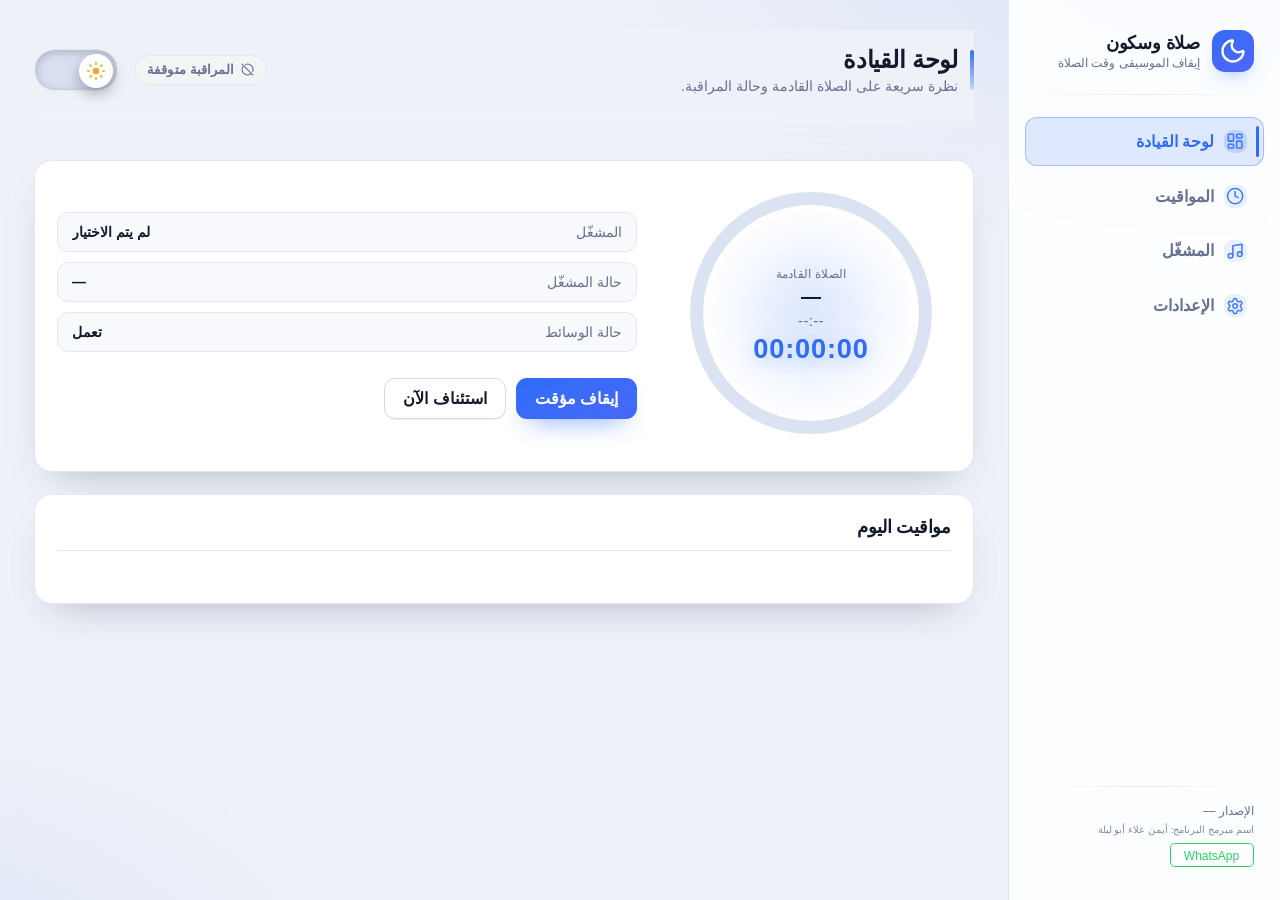
==== commit 9b62a186: "Release v1.2.10: close-to-tray, UI fixes and final stable release Phase 20.65. Four requested change" ====
--- a/webview_app/frontend/index.html
+++ b/webview_app/frontend/index.html
@@ -26,7 +26,7 @@
         <span class="sidebar__logo"><svg class="icon" viewBox="0 0 24 24" fill="none" stroke="currentColor" stroke-width="2" stroke-linecap="round" stroke-linejoin="round" aria-hidden="true"><path d="M20.985 12.486a9 9 0 1 1-9.473-9.472c.405-.022.617.46.402.803a6 6 0 0 0 8.268 8.268c.344-.215.825-.004.803.401" /></svg></span>
         <div class="sidebar__meta">
           <p class="sidebar__name">صلاة وسكون</p>
-          <p class="sidebar__tag">حماية الموسيقى وقت الصلاة</p>
+          <p class="sidebar__tag">إيقاف الموسيقى وقت الصلاة</p>
         </div>
       </div>
 
@@ -276,6 +276,34 @@
           </div>
           <p class="card__hint">استخدم مفتاح الشمس/القمر في الأعلى للتبديل بين الوضع الفاتح والداكن. يتم الحفظ تلقائيًا.</p>
         </div>
+
+        <div class="card card--update">
+          <div class="card__head">
+            <h2 class="card__title">التحديثات</h2>
+          </div>
+          <p class="card__hint">الإصدار الحالي: <span id="update-current-version">—</span></p>
+          <p class="card__hint" id="update-message"></p>
+          <div class="update-versions" id="update-versions">
+            <div class="update-version">
+              <span class="update-version__label">الإصدار الحالي</span>
+              <b class="update-version__value" id="update-current">—</b>
+            </div>
+            <span class="update-versions__arrow" aria-hidden="true"><svg class="icon" viewBox="0 0 24 24" fill="none" stroke="currentColor" stroke-width="2" stroke-linecap="round" stroke-linejoin="round"><path d="M5 12h14" /><path d="m12 5 7 7-7 7" /></svg></span>
+            <div class="update-version">
+              <span class="update-version__label">الإصدار الجديد</span>
+              <b class="update-version__value" id="update-latest">—</b>
+            </div>
+          </div>
+          <div class="update-progress" id="update-progress">
+            <div class="update-progress__track"><div class="update-progress__fill" id="update-progress-fill"></div></div>
+            <span class="update-progress__pct" id="update-progress-pct">0%</span>
+          </div>
+          <div class="button-row">
+            <button class="btn btn--accent" id="btn-check-updates" type="button"><span class="btn__label">التحقق من التحديثات</span><svg class="icon" viewBox="0 0 24 24" fill="none" stroke="currentColor" stroke-width="2" stroke-linecap="round" stroke-linejoin="round" aria-hidden="true"><path d="M21 12a9 9 0 1 1-6.219-8.56" /></svg></button>
+            <button class="btn" id="btn-install-update" type="button">تثبيت التحديث</button>
+            <button class="btn" id="btn-update-later" type="button">لاحقًا</button>
+          </div>
+        </div>
       </section>
     </main>
   </div>
--- a/webview_app/frontend/css/components.css
+++ b/webview_app/frontend/css/components.css
@@ -505,8 +505,22 @@
 
 .card__hint.is-success:hover { background: color-mix(in srgb, var(--success) 24%, transparent); transform: scale(1.05); }
 .card__hint.is-warning:hover { background: color-mix(in srgb, var(--warning) 26%, transparent); transform: scale(1.05); }
-.card__hint.is-error:hover   { background: color-mix(in srgb, var(--error) 23%, transparent);   transform: scale(1.05); }
-.card__hint.is-info:hover    { background: color-mix(in srgb, var(--accent) 23%, transparent);  transform: scale(1.05); }
+.card__hint.is-error:hover { background: color-mix(in srgb, var(--error) 23%, transparent); transform: scale(1.05); }
+.card__hint.is-info:hover { background: color-mix(in srgb, var(--accent) 23%, transparent); transform: scale(1.05); }
+
+/* Phase 20.58: update panel — token-driven, no new framework.
+   Progress bar reuses .ring__track semantics (SVG track + token fill). */
+.update-versions { display: flex; align-items: center; gap: var(--space-3); margin: 10px 0 0; }
+.update-version { display: flex; flex-direction: column; gap: 2px; flex: 1; }
+.update-version__label { font-size: 0.75rem; color: var(--muted); }
+.update-version__value { font-size: 1.05rem; color: var(--fg); }
+.update-versions__arrow { color: var(--muted); flex: 0 0 auto; }
+.update-versions__arrow .icon { font-size: 1.1rem; }
+.update-progress { display: flex; align-items: center; gap: 10px; margin-top: 12px; }
+.update-progress[hidden] { display: none; }
+.update-progress__track { flex: 1; height: 8px; border-radius: 999px; background: var(--ring-track, color-mix(in srgb, var(--fg) 10%, transparent)); overflow: hidden; }
+.update-progress__fill { height: 100%; width: 0%; border-radius: 999px; background: var(--accent); transition: width 220ms ease; }
+.update-progress__pct { font-size: 0.8rem; font-weight: 600; color: var(--muted); min-width: 3ch; text-align: center; }
 
 .hero {
   display: grid;
@@ -932,8 +946,8 @@
   display: none;
   top: 50%;
   left: 50%;
-  width: 9px;
-  height: 9px;
+  width: 5px;
+  height: 5px;
   background-color: var(--accent-text);
   border-radius: 50%;
   transform: translate(-50%, -50%) scale(0);
@@ -1022,6 +1036,13 @@
   outline-offset: 2px;
 }
 
+/* Phase 20.65: nudge the sidebar footer WhatsApp button slightly downward so
+   it no longer touches the developer line above it. Scoped to the footer
+   only; size, style, color and hover behavior are unchanged. */
+.sidebar__footer .uv-wa {
+  margin-top: 8px;
+}
+
 .theme-switch {
   --switch-w: 84px;
   --switch-h: 42px;
